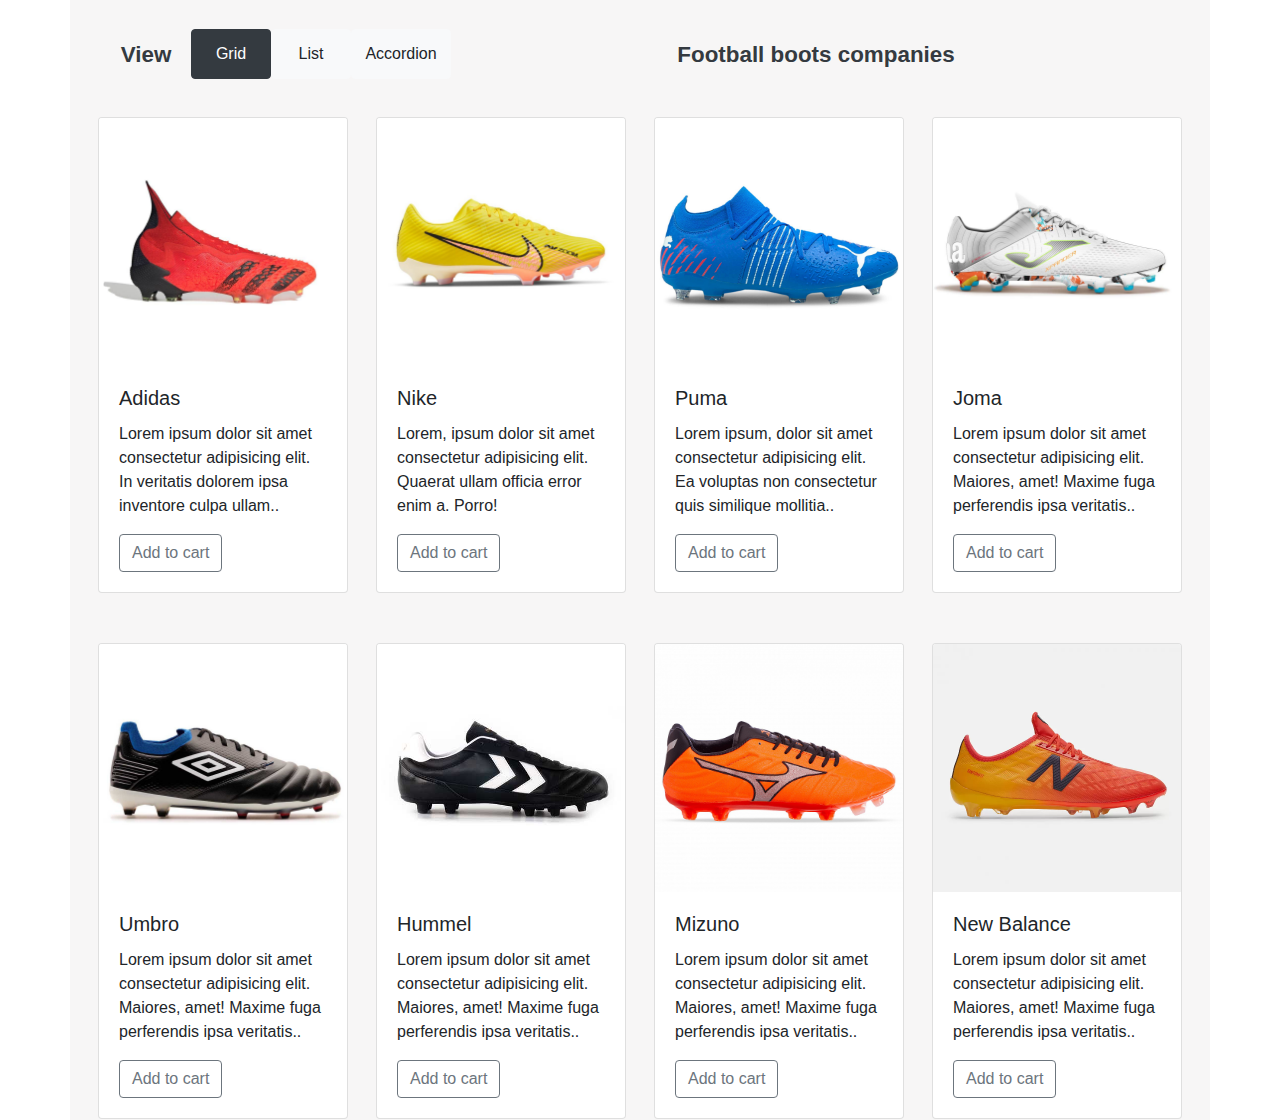
==== index.html @ cf4bd2d7 "first commit" ====
<!DOCTYPE html>
<html lang="en">

<head>
    <meta charset="UTF-8">
    <meta http-equiv="X-UA-Compatible" content="IE=edge">
    <meta name="viewport" content="width=device-width, initial-scale=1.0">
    <title>Football boots</title>
    <link rel="shortcut icon" href="./img/favicon.png" type="image/x-icon">
    <link rel="stylesheet" href="style.css">
    <link rel="stylesheet" href="https://cdn.jsdelivr.net/npm/bootstrap@4.3.1/dist/css/bootstrap.min.css"
        integrity="sha384-ggOyR0iXCbMQv3Xipma34MD+dH/1fQ784/j6cY/iJTQUOhcWr7x9JvoRxT2MZw1T" crossorigin="anonymous">
</head>

<body class="body">
    <div class="container">
        <nav class="navbar navbar-light" style="justify-content: flex-start; flex-direction: row;">
            <p class="text text-dark">View</p>
            <form class="form-inline">
                <a href="index.html"> <button id="grid" class="btn btn-dark" type="button"
                        style="height: 50px; width: 80px;">Grid</button></a>
                <a href="index1.html"><button id="list" class="btn btn-light" type="button"
                        style="height: 50px; width: 80px;">List</button></a>
                <a href="index2.html"><button id="vkladki" class="btn btn-light" type="button"
                        style="height: 50px; width: 100px;">Accordion</button></a>
            </form>
            <p class="shoes text-dark">Football boots companies</p>
        </nav>

        <div class="row m" style="justify-content: space-evenly;">
            <div class="col-xs-3">
                <div class="card" style="width:250px; margin-bottom: 50px;">
                    <img src="./img/adidas.jpg" class="card-img-top" alt="...">
                    <div class="card-body">
                        <h5 class="card-title">Adidas</h5>
                        <p class="card-text">Lorem ipsum dolor sit amet consectetur adipisicing elit. In veritatis
                            dolorem ipsa inventore culpa ullam..</p>
                        <a href="#" class="btn btn-outline-secondary">Add to cart</a>
                    </div>
                </div>
            </div>
            <div class="col-xs-3">
                <div class="card" style="width: 250px ; ">
                    <img src="./img/nike.jpg" class="card-img-top" alt="...">
                    <div class="card-body">
                        <h5 class="card-title">Nike</h5>
                        <p class="card-text">Lorem, ipsum dolor sit amet consectetur adipisicing elit. Quaerat ullam
                            officia error enim a. Porro!</p>
                        <a href="#" class="btn btn-outline-secondary">Add to cart</a>
                    </div>
                </div>
            </div>
            <div class="col-xs-3">
                <div class="card" style="width: 250px ">
                    <img src="./img/puma.jpg" class="card-img-top" alt="...">
                    <div class="card-body">
                        <h5 class="card-title">Puma</h5>
                        <p class="card-text">Lorem ipsum, dolor sit amet consectetur adipisicing elit. Ea voluptas non
                            consectetur quis similique mollitia..</p>
                        <a href="#" class="btn btn-outline-secondary">Add to cart</a>
                    </div>
                </div>
            </div>
            <div class="col-xs-3">
                <div class="card" style="width: 250px; ">
                    <img src="./img/joma.jpg" class="card-img-top" alt="...">
                    <div class="card-body">
                        <h5 class="card-title">Joma</h5>
                        <p class="card-text">Lorem ipsum dolor sit amet consectetur adipisicing elit. Maiores, amet!
                            Maxime fuga perferendis ipsa veritatis..</p>
                        <a href="#" class="btn btn-outline-secondary">Add to cart</a>
                    </div>
                </div>
            </div>
            <div class="col-xs-3">
                <div class="card" style="width: 250px; ">
                    <img src="./img/umbro.jpg" class="card-img-top" alt="...">
                    <div class="card-body">
                        <h5 class="card-title">Umbro</h5>
                        <p class="card-text">Lorem ipsum dolor sit amet consectetur adipisicing elit. Maiores, amet!
                            Maxime fuga perferendis ipsa veritatis..</p>
                        <a href="#" class="btn btn-outline-secondary">Add to cart</a>
                    </div>
                </div>
            </div>
            <div class="col-xs-3">
                <div class="card" style="width: 250px; ">
                    <img src="./img/hummel.jpg" class="card-img-top" alt="...">
                    <div class="card-body">
                        <h5 class="card-title">Hummel</h5>
                        <p class="card-text">Lorem ipsum dolor sit amet consectetur adipisicing elit. Maiores, amet!
                            Maxime fuga perferendis ipsa veritatis..</p>
                        <a href="#" class="btn btn-outline-secondary">Add to cart</a>
                    </div>
                </div>
            </div>
            <div class="col-xs-3">
                <div class="card" style="width: 250px; ">
                    <img src="./img/mizuno.jpg" class="card-img-top" alt="...">
                    <div class="card-body">
                        <h5 class="card-title">Mizuno</h5>
                        <p class="card-text">Lorem ipsum dolor sit amet consectetur adipisicing elit. Maiores, amet!
                            Maxime fuga perferendis ipsa veritatis..</p>
                        <a href="#" class="btn btn-outline-secondary">Add to cart</a>
                    </div>
                </div>
            </div>
            <div class="col-xs-3">
                <div class="card" style="width: 250px; ">
                    <img src="./img/newbalance.jpg" class="card-img-top" alt="...">
                    <div class="card-body">
                        <h5 class="card-title">New Balance</h5>
                        <p class="card-text">Lorem ipsum dolor sit amet consectetur adipisicing elit. Maiores, amet!
                            Maxime fuga perferendis ipsa veritatis..</p>
                        <a href="#" class="btn btn-outline-secondary">Add to cart</a>
                    </div>
                </div>
            </div>
        </div>

</body>

</html>
---- style.css ----
* {
    box-sizing: border-box;
    margin: 0;
    padding: 0;
}


.text {
    width: 90px;
    height: 50px;
    display: flex;
    justify-content: center;
    align-items: center;
    margin-bottom: -1px;
    font-size: 1.4rem;
    font-family: Arial, Helvetica, sans-serif;
    font-weight: bold;

}
.shoes{
    width: 280px;
    height: 50px;
    display: flex;
    justify-content: center;
    align-items: center;
    margin-bottom: -1px;
    font-size: 1.4rem;
    font-family: Arial, Helvetica, sans-serif;
    font-weight: bold;
    margin-left: 225px;
}
.card:hover {
    transform: scale(1.05);
    transition: all 0.5s ease-in-out;
}

.m {
    margin-top: 30px;
}

.container {
    background: #f7f6f6;
    padding: 1px;
    height: 100%;
}

.navbar {
    margin-top: 20px;
}



.dd {
    display: flex;
    align-items: center;
    justify-content: space-around;
}

.tvir {
    width: 60%;
    height: 300px;
    display: flex;
    flex-direction: column;
    justify-content: space-around;

}

h3 {
    width: 100%;
}
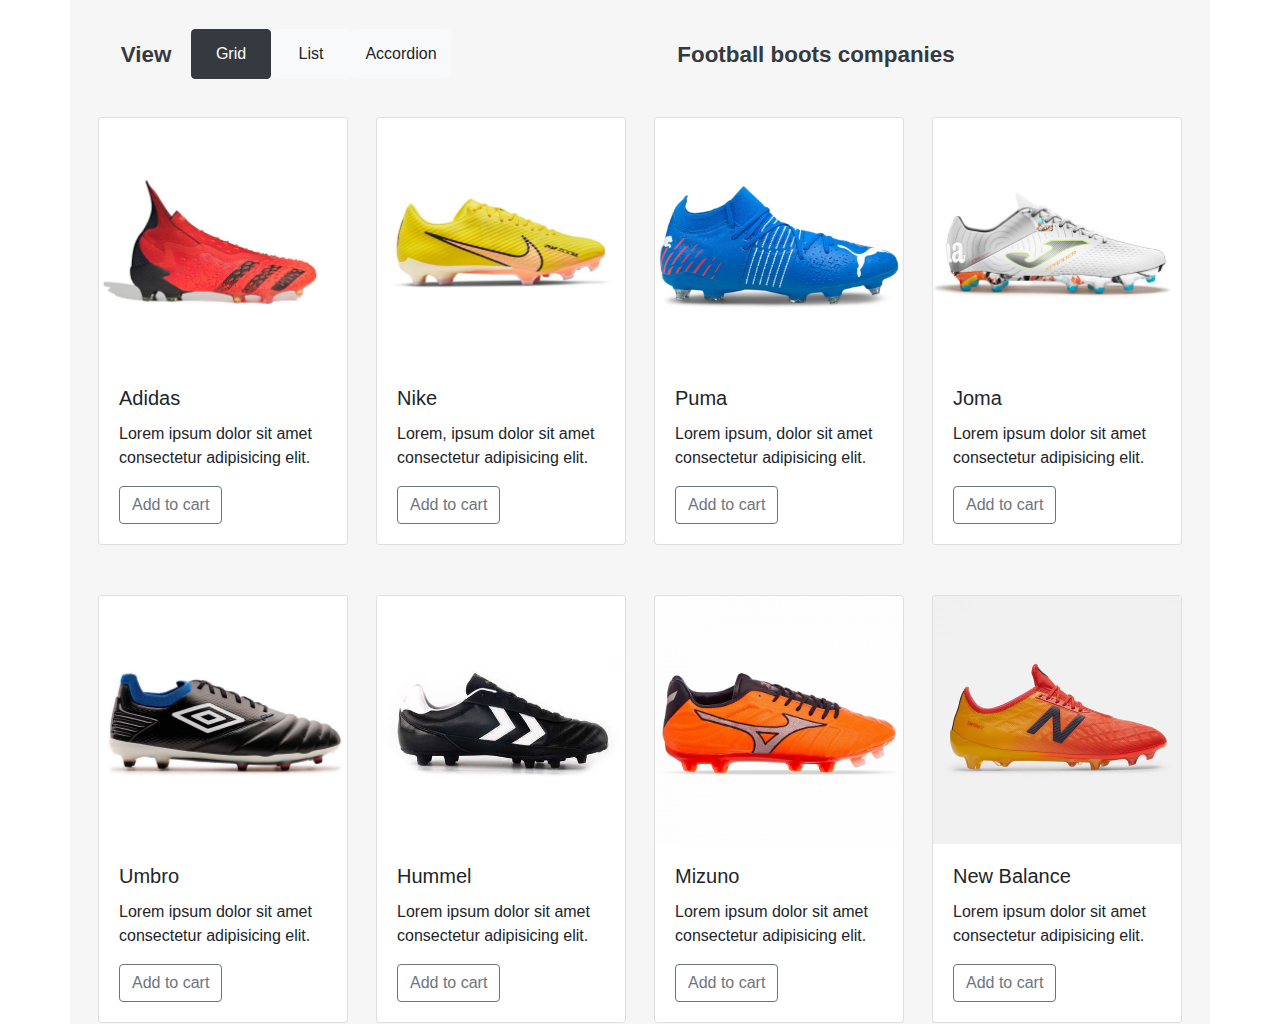
==== commit f9d4cbc3: "commit" ====
--- a/index.html
+++ b/index.html
@@ -33,8 +33,7 @@
                     <img src="./img/adidas.jpg" class="card-img-top" alt="...">
                     <div class="card-body">
                         <h5 class="card-title">Adidas</h5>
-                        <p class="card-text">Lorem ipsum dolor sit amet consectetur adipisicing elit. In veritatis
-                            dolorem ipsa inventore culpa ullam..</p>
+                        <p class="card-text">Lorem ipsum dolor sit amet consectetur adipisicing elit.</p>
                         <a href="#" class="btn btn-outline-secondary">Add to cart</a>
                     </div>
                 </div>
@@ -44,8 +43,7 @@
                     <img src="./img/nike.jpg" class="card-img-top" alt="...">
                     <div class="card-body">
                         <h5 class="card-title">Nike</h5>
-                        <p class="card-text">Lorem, ipsum dolor sit amet consectetur adipisicing elit. Quaerat ullam
-                            officia error enim a. Porro!</p>
+                        <p class="card-text">Lorem, ipsum dolor sit amet consectetur adipisicing elit.</p>
                         <a href="#" class="btn btn-outline-secondary">Add to cart</a>
                     </div>
                 </div>
@@ -55,8 +53,7 @@
                     <img src="./img/puma.jpg" class="card-img-top" alt="...">
                     <div class="card-body">
                         <h5 class="card-title">Puma</h5>
-                        <p class="card-text">Lorem ipsum, dolor sit amet consectetur adipisicing elit. Ea voluptas non
-                            consectetur quis similique mollitia..</p>
+                        <p class="card-text">Lorem ipsum, dolor sit amet consectetur adipisicing elit.</p>
                         <a href="#" class="btn btn-outline-secondary">Add to cart</a>
                     </div>
                 </div>
@@ -66,8 +63,7 @@
                     <img src="./img/joma.jpg" class="card-img-top" alt="...">
                     <div class="card-body">
                         <h5 class="card-title">Joma</h5>
-                        <p class="card-text">Lorem ipsum dolor sit amet consectetur adipisicing elit. Maiores, amet!
-                            Maxime fuga perferendis ipsa veritatis..</p>
+                        <p class="card-text">Lorem ipsum dolor sit amet consectetur adipisicing elit.</p>
                         <a href="#" class="btn btn-outline-secondary">Add to cart</a>
                     </div>
                 </div>
@@ -77,8 +73,7 @@
                     <img src="./img/umbro.jpg" class="card-img-top" alt="...">
                     <div class="card-body">
                         <h5 class="card-title">Umbro</h5>
-                        <p class="card-text">Lorem ipsum dolor sit amet consectetur adipisicing elit. Maiores, amet!
-                            Maxime fuga perferendis ipsa veritatis..</p>
+                        <p class="card-text">Lorem ipsum dolor sit amet consectetur adipisicing elit.</p>
                         <a href="#" class="btn btn-outline-secondary">Add to cart</a>
                     </div>
                 </div>
@@ -88,8 +83,7 @@
                     <img src="./img/hummel.jpg" class="card-img-top" alt="...">
                     <div class="card-body">
                         <h5 class="card-title">Hummel</h5>
-                        <p class="card-text">Lorem ipsum dolor sit amet consectetur adipisicing elit. Maiores, amet!
-                            Maxime fuga perferendis ipsa veritatis..</p>
+                        <p class="card-text">Lorem ipsum dolor sit amet consectetur adipisicing elit.</p>
                         <a href="#" class="btn btn-outline-secondary">Add to cart</a>
                     </div>
                 </div>
@@ -99,8 +93,7 @@
                     <img src="./img/mizuno.jpg" class="card-img-top" alt="...">
                     <div class="card-body">
                         <h5 class="card-title">Mizuno</h5>
-                        <p class="card-text">Lorem ipsum dolor sit amet consectetur adipisicing elit. Maiores, amet!
-                            Maxime fuga perferendis ipsa veritatis..</p>
+                        <p class="card-text">Lorem ipsum dolor sit amet consectetur adipisicing elit.</p>
                         <a href="#" class="btn btn-outline-secondary">Add to cart</a>
                     </div>
                 </div>
@@ -110,8 +103,7 @@
                     <img src="./img/newbalance.jpg" class="card-img-top" alt="...">
                     <div class="card-body">
                         <h5 class="card-title">New Balance</h5>
-                        <p class="card-text">Lorem ipsum dolor sit amet consectetur adipisicing elit. Maiores, amet!
-                            Maxime fuga perferendis ipsa veritatis..</p>
+                        <p class="card-text">Lorem ipsum dolor sit amet consectetur adipisicing elit.</p>
                         <a href="#" class="btn btn-outline-secondary">Add to cart</a>
                     </div>
                 </div>
